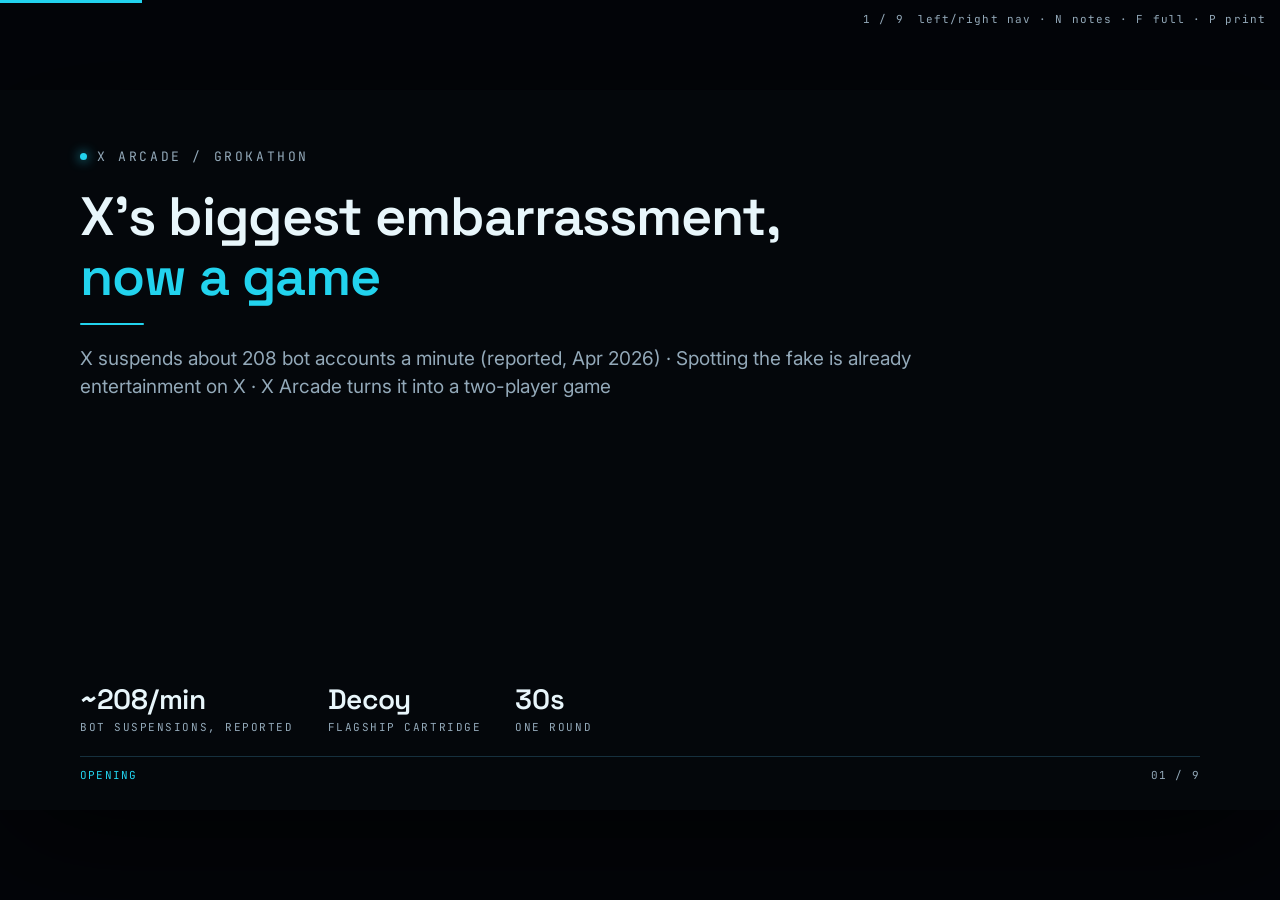
==== slides/index.html @ 33b10551 "X Arcade: a cartridge-based game layer for X Decoy, the flagship cartridge: one real trending thread" ====
<!DOCTYPE html>
<html lang="en">
<head>
<meta charset="utf-8"/>
<meta name="viewport" content="width=device-width, initial-scale=1, viewport-fit=cover"/>
<title>X Arcade: games generated from live X</title>
<link rel="preconnect" href="https://fonts.googleapis.com">
<link rel="preconnect" href="https://fonts.gstatic.com" crossorigin>
<link href="https://fonts.googleapis.com/css2?family=Space+Grotesk:wght@400;500;600;700&family=Inter:wght@400;500;600&family=JetBrains+Mono:wght@400;500;600&display=swap" rel="stylesheet">
<style>
:root{
  --bg:#04070B;--bgAlt:#0B141E;--ink:#E8F6FB;--inkDim:#93A9B9;
  --accent:#22D3EE;--accent2:#FF2D55;--pcrf:#67E8F9;--pigrpo:#FF2D55;
  --good:#4ADE80;--warn:#FBBF24;--grid:#16303E;
  --fh:'Space Grotesk',sans-serif;--fb:'Inter',sans-serif;--fm:'JetBrains Mono',monospace;
}
*{box-sizing:border-box;margin:0;padding:0}
html,body{height:100%;background:#030509;color:var(--ink);font-family:var(--fb);overflow:hidden}
#stageWrap{position:fixed;inset:0;display:flex;align-items:center;justify-content:center}
#stage{position:relative;width:1280px;height:720px;background:var(--bg);overflow:hidden;
  box-shadow:0 30px 120px rgba(0,0,0,.65);transform-origin:center center}
#progress{position:absolute;top:0;left:0;height:3px;background:var(--accent);z-index:40;transition:width .3s ease}
.slide{position:absolute;inset:0;padding:58px 80px 76px;display:none;flex-direction:column;opacity:0}
.slide.active{display:flex;opacity:1}
.kicker{font-family:var(--fm);font-size:13px;letter-spacing:.20em;text-transform:uppercase;color:var(--inkDim);
  display:flex;align-items:center;gap:10px;margin-bottom:22px}
.kicker .dot{width:7px;height:7px;border-radius:50%;background:var(--sys,var(--accent));box-shadow:0 0 12px var(--sys,var(--accent))}
h1.title{font-family:var(--fh);font-weight:600;font-size:40px;line-height:1.11;letter-spacing:-.02em;max-width:27ch}
.title .em{color:var(--sys,var(--accent))}
.titleRule{width:64px;height:2px;background:var(--sys,var(--accent));margin-top:16px;border-radius:2px}
.body{margin-top:24px;display:flex;flex-direction:column;gap:12px;max-width:62ch}
.body li{list-style:none;position:relative;padding-left:22px;font-size:19px;line-height:1.42;color:#dcecf5}
.body li::before{content:"";position:absolute;left:0;top:11px;width:9px;height:1.5px;background:var(--sys,var(--accent))}
.hl{display:flex;gap:34px;margin-top:auto;padding-top:20px;flex-wrap:wrap}
.stat{display:flex;flex-direction:column;gap:3px}
.stat .v{font-family:var(--fh);font-weight:600;font-size:28px;color:var(--ink);letter-spacing:-.01em}
.stat .l{font-family:var(--fm);font-size:11px;letter-spacing:.14em;text-transform:uppercase;color:var(--inkDim)}
.foot{position:absolute;left:80px;right:80px;bottom:28px;display:flex;justify-content:space-between;align-items:center;
  font-family:var(--fm);font-size:11px;letter-spacing:.11em;text-transform:uppercase;color:var(--inkDim);
  border-top:1px solid var(--grid);padding-top:11px}
.foot .sec{color:var(--sys,var(--inkDim))}
.layout-title{justify-content:center}
.layout-title h1.title{font-size:54px;max-width:23ch}
.layout-title .sub{margin-top:20px;font-size:19px;color:var(--inkDim);max-width:75ch;line-height:1.5}
.layout-closing{justify-content:center}
.layout-closing h1.title{font-size:46px}
.split{display:grid;grid-template-columns:1fr 1fr;gap:42px;align-items:center;flex:1;margin-top:6px}
.split .col-r{align-self:stretch;display:flex;align-items:center;justify-content:center;min-width:0}
.chartWrap{flex:1;margin-top:16px;display:flex;flex-direction:column;min-height:0}
.chartWrap svg{width:100%;flex:1;min-height:260px}
.split .chartWrap{width:100%;margin-top:0}
.cap{font-size:12px;color:var(--inkDim);margin-top:8px;line-height:1.4;max-width:100ch}
.figWrap{flex:1;margin-top:13px;display:flex;flex-direction:column;align-items:center;min-height:0}
.figWrap img{max-width:100%;max-height:360px;object-fit:contain;border:1px solid var(--grid);border-radius:9px;background:#0b141e}
.split .figWrap{margin-top:0;justify-content:center}
table.tbl{width:100%;border-collapse:collapse;margin-top:12px;font-size:15px;table-layout:fixed}
table.tbl th,table.tbl td{text-align:left;padding:10px 12px;border-bottom:1px solid var(--grid);vertical-align:top;line-height:1.35;overflow-wrap:anywhere}
table.tbl thead th{font-family:var(--fm);font-size:11px;letter-spacing:.09em;text-transform:uppercase;color:var(--accent);border-bottom:1px solid var(--inkDim)}
table.tbl td:first-child{font-family:var(--fm);font-size:13px;color:var(--accent);width:32%}
#notes{position:fixed;left:0;right:0;bottom:0;max-height:42vh;overflow:auto;background:rgba(8,11,20,.97);
  border-top:2px solid var(--accent);padding:18px 26px;z-index:60;display:none;backdrop-filter:blur(6px)}
#notes.show{display:block}
#notes .nh{font-family:var(--fm);font-size:11px;letter-spacing:.16em;text-transform:uppercase;color:var(--accent);margin-bottom:8px}
#notes .nb{font-size:15px;line-height:1.6;color:#cdd6ea;max-width:120ch}
#hud{position:fixed;right:14px;top:12px;z-index:60;font-family:var(--fm);font-size:11px;color:var(--inkDim);letter-spacing:.1em;display:flex;gap:14px}
.navbtn{position:fixed;bottom:calc(16px + env(safe-area-inset-bottom));z-index:55;width:54px;height:54px;border-radius:50%;
  background:rgba(18,24,41,.86);border:1px solid var(--grid);color:var(--ink);font-size:26px;display:none;align-items:center;justify-content:center}
#prevBtn{left:calc(14px + env(safe-area-inset-left))}#nextBtn{right:calc(14px + env(safe-area-inset-right))}
#rotateHint{position:fixed;inset:0;z-index:70;display:none;flex-direction:column;align-items:center;justify-content:center;
  text-align:center;gap:14px;padding:40px;background:rgba(5,7,13,.95);color:var(--ink)}
#rotateHint .ic{font-size:56px;color:var(--accent)}
#rotateHint .t{font-family:var(--fh);font-weight:600;font-size:23px}
#rotateHint .s{color:var(--inkDim);font-size:15px;max-width:32ch;line-height:1.55}
#rotateHint button{margin-top:8px;font-family:var(--fm);font-size:13px;color:var(--accent);background:none;border:1px solid var(--accent);border-radius:999px;padding:9px 20px}
@media (pointer:coarse),(max-width:820px){.navbtn{display:flex}#hud .help{display:none}}
@media print{html,body{overflow:visible;height:auto}#stageWrap{position:static}#stage{transform:none!important;box-shadow:none;width:1280px;height:720px}
  .slide{display:flex!important;opacity:1!important;position:relative;page-break-after:always}#progress,#hud,#notes,.navbtn,#rotateHint{display:none!important}}
</style>
</head>
<body>
<div id="progress"></div>
<div id="hud"><span id="counter">1 / 9</span><span class="help">left/right nav · N notes · F full · P print</span></div>
<div id="stageWrap"><div id="stage"></div></div>
<div id="notes"><div class="nh">Presenter notes</div><div class="nb" id="notesBody"></div></div>
<div id="rotateHint"><div class="ic">↻</div><div class="t">Rotate to landscape</div><div class="s">This deck is designed for a wide screen. Swipe or use the arrows after rotating.</div><button id="rhDismiss">View anyway</button></div>
<script>
const PAL={"bg": "#04070B", "bgAlt": "#0B141E", "ink": "#E8F6FB", "inkDim": "#93A9B9", "accent": "#22D3EE", "accent2": "#FF2D55", "pcrf": "#67E8F9", "pigrpo": "#FF2D55", "good": "#4ADE80", "warn": "#FBBF24", "grid": "#16303E"},SLIDES=[{"n": 1, "section": "OPENING", "kicker": "X ARCADE / GROKATHON", "title": "X's biggest embarrassment, *now a game*", "layout": "title", "body": ["X suspends about 208 bot accounts a minute (reported, Apr 2026)", "Spotting the fake is already entertainment on X", "X Arcade turns it into a two-player game"], "highlights": [{"label": "Bot suspensions, reported", "value": "~208/min"}, {"label": "Flagship cartridge", "value": "Decoy"}, {"label": "One round", "value": "30s"}], "chartRef": "", "figureRef": "", "equations": [], "notes": "Open on the number. In April 2026 Nikita Bier said X was suspending roughly 208 bot accounts every minute (x.com/nikitabier/status/2042121229998682517). That figure and the other market claims in this deck come from the 7 August research sweep of public reporting. They are quoted as reported, not measured by us. Second beat: in November 2025 the About this account feature went viral as spot-the-fake entertainment. People already play this game for free in the quote tweets. X Arcade gives it a scoreboard. The line to land: we turned X's biggest embarrassment into a game."}, {"n": 2, "section": "THE GAP", "kicker": "AN UNOWNED ROADMAP", "title": "Nobody owns games at X *this week*", "layout": "default", "body": ["X has never shipped a game in twenty years", "Musk promised an xAI-studio AI game by end of 2026", "That promise is still unshipped", "X's head of product resigned on 5 August", "WeChat shows mini-games can anchor a super app", "Source: 7 Aug research sweep, public reporting"], "highlights": [{"label": "Games shipped by X", "value": "0"}, {"label": "The 2026 promise", "value": "Unshipped"}, {"label": "Product head resigned", "value": "Aug 5"}], "chartRef": "", "figureRef": "", "equations": [], "notes": "Three reported facts make the lane. First, X has never shipped a game on the platform in twenty years. Second, Musk publicly promised an AI-generated game from an xAI studio by the end of 2026, and nothing has shipped. Third, the head of product resigned two days ago, on 5 August, so the roadmap that would own this is unowned this week. WeChat is the model to name: its mini-game layer is a load-bearing part of the super-app moat. Hold the AI21 precedent for questions: Human or Not drew a reported ten million conversations in a month in 2023, then shut down. Appetite proven, surface abandoned. All of these are external claims from the research sweep, not our measurements."}, {"n": 3, "section": "DECOY", "kicker": "CARTRIDGE 01", "title": "Decoy: spot the machine in *30 seconds*", "layout": "split", "body": ["One real trending thread, pulled live from X", "Four real replies, read verbatim from the thread", "One Grok-written imposter hidden among them", "Two players race to tap the fake", "Reveal shows real authors and the imposter's rationale"], "highlights": [{"label": "Rounds built live, 7 Aug", "value": "6"}, {"label": "Grok voice host lines", "value": "5"}, {"label": "Share card, Imagine", "value": "1"}], "chartRef": "loop", "figureRef": "", "equations": [], "notes": "This slide matches the lobby the judges will see: near-black, neon cyan, CRT scanlines, all CSS. The loop is one breath long. Real threads, pulled live on 7 August: deedydas on AI, Cointelegraph on crypto, Variety on movies, DeadlineDayLive on sports. Four replies are read verbatim from the thread, with post URLs preserved in the round files under cartridges/decoy/rounds/. Grok writes the fifth in the same register. Thirty seconds on the clock, two players, first correct tap wins. At reveal the real handles come back and Grok explains how it faked the register. The host voice is Grok TTS, five lines pre-rendered on 7 August."}, {"n": 4, "section": "LIVE DEMO", "kicker": "TWO PLAYERS, ONE ROOM", "title": "Let's *play*", "layout": "title", "body": ["Room code GROK", "First correct tap wins"], "highlights": [{"label": "Room code", "value": "GROK"}, {"label": "On the clock", "value": "30s"}], "chartRef": "", "figureRef": "", "equations": [], "notes": "Stop talking and play. Open two tabs, both join room GROK, and the round starts the moment the second player joins. Hand a judge player two. If the venue network dies, the demo runs entirely offline from committed fixtures, and ?mock=1 puts the stage into a scripted state as the worst-case fallback."}, {"n": 5, "section": "HOW IT WORKS", "kicker": "X_SEARCH TO REVEAL", "title": "Live thread in, *five gates* before play", "layout": "chart", "body": [], "highlights": [{"label": "x_search probe", "value": "42s"}, {"label": "Image gen probe", "value": "6.5s"}, {"label": "TTS probe", "value": "1.78s"}, {"label": "Voice token mint", "value": "0.13s"}], "chartRef": "pipeline", "figureRef": "", "equations": [], "notes": "The pipeline in five beats. x_search finds a trending thread, a second grounded call reads its replies, and the builder rejects any response that made no x_search call. Grok writes the imposter. Five deterministic gates screen every round, fail closed, no override. The queue serves only clean rounds. The four numbers below are probes measured the morning of 7 August, saved under artifacts/probes/. The 42 second x_search latency is exactly why rounds pre-build into a queue and are never fetched inline. The proof beat: integration_check.py plays a full two-player round offline with a socket guard active, zero network egress, trace at artifacts/integration_trace.txt. Voice runs browser-direct over an ephemeral token endpoint, minted in 0.13 seconds, and no secret ever reaches the client."}, {"n": 6, "section": "FLYWHEEL", "kicker": "THESIS, NOT A RESULT", "title": "Every guess is a *labeled judgment*", "layout": "split", "body": ["A guess marks which reply reads machine-written", "Wrong guesses flag real replies that read like bots", "Aggregate signal is what bot detection wants", "This is a thesis. No flywheel number is measured."], "highlights": [{"label": "Labeled as such", "value": "Thesis"}, {"label": "Flywheel metrics measured", "value": "0"}], "chartRef": "flywheel", "figureRef": "", "equations": [], "notes": "Label this slide honestly and it gets stronger, not weaker. Every guess is a human judgment about what reads as machine-written, attached to real content, at game speed. Correct guesses say this text reads human. Wrong guesses are the interesting half: a real person whose reply reads like a bot. Aggregated, that is the labeled signal a bot-detection stack is starved for, the 208-a-minute problem from the first slide. We have measured none of it. The claim is that the loop exists and the game produces the labels as a side effect of being fun."}, {"n": 7, "section": "PLATFORM", "kicker": "CARTRIDGES + GATES", "title": "One cabinet, *many cartridges*", "layout": "split", "body": ["A cartridge ships rounds behind one small contract", "The cabinet runs rooms, scoring, voice, share cards", "Gates are platform infrastructure, not per-game code", "They rejected 1 of 6 rounds built 7 Aug", "Second cartridge Crux exists as a sketch"], "highlights": [{"label": "Rounds rejected, 7 Aug", "value": "1/6"}, {"label": "Gates, fail closed", "value": "5"}], "chartRef": "gates", "figureRef": "", "equations": [], "notes": "The platform claim rests on the seam. A cartridge ships rounds that satisfy one small contract in CONTRACT.md, and the cabinet supplies rooms, websocket state, scoring, the voice host, and the share card forge. The gates are what judges should remember: they run at load, deterministic, fail closed, and on 7 August they proved themselves on real content, rejecting the AI-topic round on G_SOURCE and G_URL failures, so five of six rounds serve. A rejected round is not a bug. It is the screen working. Crux, the second cartridge, exists as a sketch only and is claimed as exactly that."}, {"n": 8, "section": "BUSINESS", "kicker": "PROJECTIONS, LABELED", "title": "Sponsored arenas, *shareable wins*", "layout": "split", "body": ["Brands sponsor topic arenas with a light skin", "The winner's share card carries the sponsor mark", "Gates screen every round before a brand touches it", "All revenue figures are illustrative, none are measured"], "highlights": [], "chartRef": "", "figureRef": "share_card", "equations": [], "notes": "Two ad surfaces fall out of the game. Sponsored arenas: a brand picks a topic, gets an accent color and its name on the arena, and the game stays identical. The share card: the winner's card carries the sponsor mark, so every share is brand reach next to the topic the brand chose. The ad module ships with its cpm_note field set to the literal string ILLUSTRATIVE so no invented market figure appears anywhere, and every sponsor name in the demo config is fictional. To be plain: any revenue number attached to this idea is a projection. The safety gates run before any arena is served, which is the brand-safety answer an ads buyer needs first."}, {"n": 9, "section": "CLOSE", "kicker": "THE ASK", "title": "Built in *a day* on the API", "layout": "closing", "body": ["Code: github.com/OWNER/x-arcade, public, MIT", "Built 7 August, the day before this event", "Post-back and video are staged, said openly", "The ask: ship one cartridge on X, measure the flywheel"], "highlights": [{"label": "License", "value": "MIT"}, {"label": "On the xAI API", "value": "1 day"}], "chartRef": "", "figureRef": "", "equations": [], "notes": "Close on candor. The whole thing was built yesterday, the day before the event, on the xAI API surfaces: x_search, Grok 4.5 text, Imagine image, Grok voice TTS. What is real: live rounds from real threads, two-player websocket rooms, gates that rejected real content on 7 August, and an offline proof with zero network egress. What is staged and stated as staged: the post-back to X and the pre-generated video. The ask is small and concrete: ship one cartridge behind a real X surface and instrument the guess stream to test the flywheel thesis for real."}],CHARTS={"gates": {"kind": "table", "head": ["Gate", "What it checks"], "rows": [["G_SOURCE", "post and all 5 replies present, within length bounds"], ["G_SLURS", "denylist scan over the post and every reply"], ["G_DECOY_COUNT", "exactly one imposter, and the round points at it"], ["G_AUTHOR", "real replies carry real handles, never the decoy marker"], ["G_URL", "no links in reply text"]]}, "loop": {"kind": "loop"}, "pipeline": {"kind": "pipeline"}, "flywheel": {"kind": "flywheel"}},FIGURES={"share_card": {"src": "share_card.jpg", "cap": "Imagine-generated share card, a committed demo asset. The card a winner would post back to X. The demo stages that post-back rather than posting live."}};
const stage=document.getElementById('stage');
if(new URLSearchParams(location.search).has('clean'))document.getElementById('hud').style.display='none';
const esc=s=>(s==null?'':String(s)).replace(/&/g,'&amp;').replace(/</g,'&lt;').replace(/>/g,'&gt;');
const emph=t=>esc(t).replace(/\*(.+?)\*/g,'<span class="em">$1</span>');
function box(x,y,w,h,label,sub,hue='accent'){
  return `<g><rect x="${x}" y="${y}" width="${w}" height="${h}" rx="10" fill="var(--bgAlt)" stroke="var(--${hue})" stroke-width="1.5"/>
  <text x="${x+w/2}" y="${y+h/2-5}" text-anchor="middle" fill="var(--ink)" font-family="var(--fh)" font-weight="600" font-size="16">${esc(label)}</text>
  <text x="${x+w/2}" y="${y+h/2+17}" text-anchor="middle" fill="var(--inkDim)" font-family="var(--fm)" font-size="11.5">${esc(sub)}</text></g>`;
}
function arrow(x1,y1,x2,y2,hue='grid'){
  return `<path d="M ${x1} ${y1} L ${x2} ${y2}" stroke="var(--${hue})" stroke-width="2" fill="none" marker-end="url(#arr)"/>`;
}
function frame(body,W=960,H=360){return `<svg viewBox="0 0 ${W} ${H}" preserveAspectRatio="xMidYMid meet"><defs><marker id="arr" markerWidth="8" markerHeight="8" refX="6" refY="4" orient="auto"><path d="M0,0 L7,4 L0,8 Z" fill="var(--inkDim)"/></marker></defs>${body}</svg>`;}
function gameLoop(){
  let g=box(130,10,300,66,'REAL THREAD','pulled live from X','accent');
  g+=box(130,104,300,66,'4 REAL + 1 GROK','imposter hidden by seed','pigrpo');
  g+=box(130,198,300,66,'30-SECOND RACE','two players, first tap wins','accent');
  g+=box(130,292,300,66,'REVEAL','real authors + decoy rationale','good');
  g+=arrow(280,76,280,104)+arrow(280,170,280,198)+arrow(280,264,280,292);
  return frame(g,560,368);
}
function pipeline(){
  const xs=[18,205,392,579,766],labels=[
    ['1 · X_SEARCH','find a live thread'],['2 · REPLIES','4 real, read verbatim'],['3 · IMPOSTER','Grok writes one'],
    ['4 · GATES','5 checks, fail closed'],['5 · QUEUE','only clean rounds serve']];
  let g='';
  xs.forEach((x,i)=>{g+=box(x,105,176,92,labels[i][0],labels[i][1],i===3?'pigrpo':(i===4?'good':'accent'));if(i<4)g+=arrow(x+176,151,xs[i+1],151);});
  g+=`<text x="480" y="255" text-anchor="middle" fill="var(--inkDim)" font-family="var(--fm)" font-size="13">Gates rejected 1 of 6 rounds built today (G_SOURCE + G_URL), so 5 serve</text>`;
  g+=`<text x="480" y="282" text-anchor="middle" fill="var(--inkDim)" font-family="var(--fm)" font-size="13">Proven offline: full two-player round, zero network egress (artifacts/integration_trace.txt)</text>`;
  return frame(g);
}
function flywheel(){
  let g=box(155,10,250,62,'PLAYERS GUESS','30-second rounds','accent');
  g+=box(305,150,245,62,'LABELED SIGNAL','human judgments, aggregated','pcrf');
  g+=box(155,290,250,62,'BOT DETECTION','the consumer of the signal','good');
  g+=box(10,150,245,62,'SHARPER DECOYS','harder rounds, more fun','pigrpo');
  g+=arrow(355,72,420,150)+arrow(420,212,355,290)+arrow(205,290,140,212)+arrow(140,150,205,72);
  return frame(g,560,368);
}
function bars(c){
  const W=560,H=330,left=120,top=38,max=Math.max(...c.bars.map(b=>b.value)),avail=355;
  let g='';
  c.bars.forEach((b,i)=>{const y=top+i*84,w=Math.max(8,avail*b.value/max);g+=`<g>
    <text x="${left-16}" y="${y+26}" text-anchor="end" fill="var(--inkDim)" font-family="var(--fh)" font-size="16">${esc(b.label)}</text>
    <rect x="${left}" y="${y}" width="${w}" height="34" rx="6" fill="var(--${b.hue})"/>
    <text x="${left+w+12}" y="${y+24}" fill="var(--ink)" font-family="var(--fm)" font-size="15" font-weight="600">${esc(b.detail)}</text></g>`;});
  return `<svg viewBox="0 0 ${W} ${H}" preserveAspectRatio="xMidYMid meet">${g}</svg><div class="cap">${esc(c.caption)}</div>`;
}
function table(c){let h='<table class="tbl"><thead><tr>'+c.head.map(x=>`<th>${esc(x)}</th>`).join('')+'</tr></thead><tbody>';
  c.rows.forEach(r=>{h+='<tr>'+r.map(x=>`<td>${esc(x)}</td>`).join('')+'</tr>';});return h+'</tbody></table>';}
function renderChart(ref){const c=CHARTS[ref];if(!c)return'';let content='';
  if(c.kind==='table')content=table(c);else if(c.kind==='bars')content=bars(c);else if(c.kind==='loop')content=gameLoop();
  else if(c.kind==='pipeline')content=pipeline();else if(c.kind==='flywheel')content=flywheel();
  return `<div class="chartWrap">${content}</div>`;}
function blockBody(s){return s.body?.length?`<ul class="body">${s.body.map(b=>`<li>${esc(b)}</li>`).join('')}</ul>`:'';}
function blockHighlights(s){return s.highlights?.length?`<div class="hl">${s.highlights.map(h=>`<div class="stat"><span class="v">${esc(h.value)}</span><span class="l">${esc(h.label)}</span></div>`).join('')}</div>`:'';}
function blockFigure(s){if(!s.figureRef)return'';const f=FIGURES[s.figureRef];return `<div class="figWrap"><img src="${f.src}" alt="X Arcade share card"/><div class="cap">${esc(f.cap)}</div></div>`;}
function buildSlide(s,i,total){const el=document.createElement('section');el.className='slide layout-'+s.layout;el.style.setProperty('--sys','var(--accent)');
  const kick=`<div class="kicker"><span class="dot"></span>${esc(s.kicker||s.section)}</div>`;
  const title=`<h1 class="title">${emph(s.title)}</h1><div class="titleRule"></div>`;let mid='';
  if(s.layout==='title')mid=`<div class="sub">${s.body.map(esc).join(' · ')}</div>`+blockHighlights(s);
  else if(s.layout==='split')mid=`<div class="split"><div class="col-l">${blockBody(s)}</div><div class="col-r">${s.figureRef?blockFigure(s):renderChart(s.chartRef)}</div></div>`+blockHighlights(s);
  else if(s.layout==='chart')mid=renderChart(s.chartRef)+blockHighlights(s);
  else if(s.layout==='figure')mid=blockFigure(s)+blockBody(s);
  else mid=blockBody(s)+blockHighlights(s);
  el.innerHTML=kick+title+mid+`<div class="foot"><span class="sec">${esc(s.section)}</span><span>${String(i+1).padStart(2,'0')} / ${total}</span></div>`;return el;}
let idx=0;const total=SLIDES.length,slideEls=[];SLIDES.forEach((s,i)=>{const e=buildSlide(s,i,total);stage.appendChild(e);slideEls.push(e);});
const notesEl=document.getElementById('notes'),notesBody=document.getElementById('notesBody'),counter=document.getElementById('counter'),progress=document.getElementById('progress');
function show(n){idx=Math.max(0,Math.min(total-1,n));slideEls.forEach((e,i)=>e.classList.toggle('active',i===idx));counter.textContent=(idx+1)+' / '+total;progress.style.width=((idx+1)/total*100)+'%';notesBody.textContent=SLIDES[idx].notes||'';try{location.hash=idx+1}catch(e){}}
function fit(){const sx=innerWidth/1280,sy=innerHeight/720;stage.style.transform='scale('+Math.min(sx,sy)+')';}
addEventListener('resize',fit);document.addEventListener('keydown',e=>{if(['ArrowRight','PageDown',' '].includes(e.key)){show(idx+1);e.preventDefault()}else if(['ArrowLeft','PageUp'].includes(e.key))show(idx-1);else if(e.key==='Home')show(0);else if(e.key==='End')show(total-1);else if(['n','N'].includes(e.key))notesEl.classList.toggle('show');else if(['f','F'].includes(e.key)){if(!document.fullscreenElement)document.documentElement.requestFullscreen();else document.exitFullscreen()}else if(['p','P'].includes(e.key))print();});
let tx=0,ty=0;stage.addEventListener('touchstart',e=>{tx=e.changedTouches[0].clientX;ty=e.changedTouches[0].clientY},{passive:true});stage.addEventListener('touchend',e=>{const t=e.changedTouches[0],dx=t.clientX-tx,dy=t.clientY-ty;if(Math.abs(dx)>45&&Math.abs(dx)>Math.abs(dy)*1.4)show(idx+(dx<0?1:-1))},{passive:true});
['prev','next'].forEach(d=>{const b=document.createElement('div');b.className='navbtn';b.id=d+'Btn';b.textContent=d==='prev'?'‹':'›';b.addEventListener('click',e=>{e.stopPropagation();show(idx+(d==='next'?1:-1))});document.body.appendChild(b)});
let dismissed=false;const hint=document.getElementById('rotateHint');document.getElementById('rhDismiss').addEventListener('click',()=>{dismissed=true;hint.style.display='none'});function orient(){hint.style.display=(innerHeight>innerWidth&&Math.min(innerWidth,innerHeight)<560&&!dismissed)?'flex':'none'}addEventListener('resize',orient);fit();orient();show(parseInt(location.hash.slice(1))-1||0);
</script>
</body>
</html>
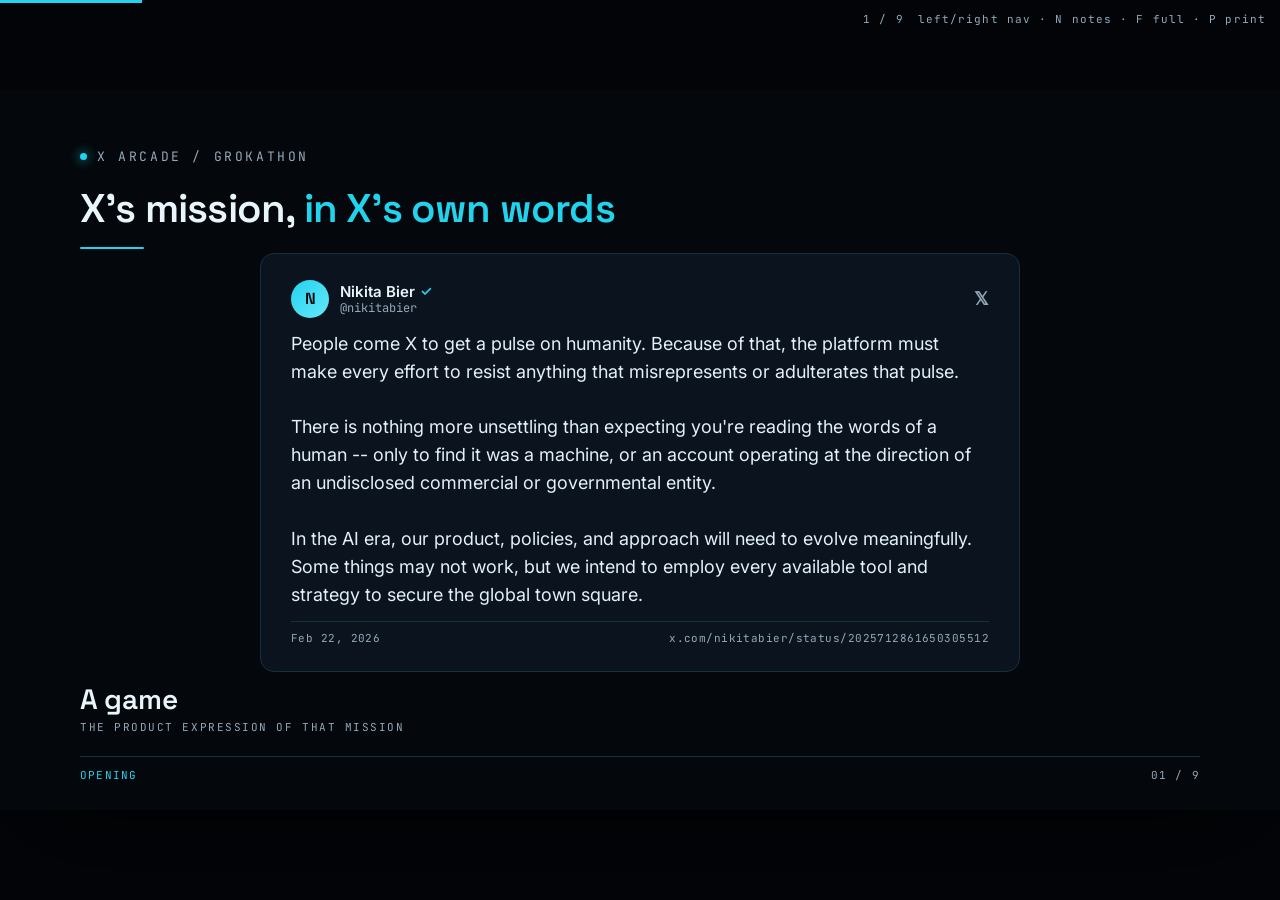
==== commit 30e034c7: "Refresh the pitch deck: open with X's own words, current facts Slides 1 and 2 open on Nikita Bier's " ====
--- a/slides/index.html
+++ b/slides/index.html
@@ -57,6 +57,23 @@
 table.tbl th,table.tbl td{text-align:left;padding:10px 12px;border-bottom:1px solid var(--grid);vertical-align:top;line-height:1.35;overflow-wrap:anywhere}
 table.tbl thead th{font-family:var(--fm);font-size:11px;letter-spacing:.09em;text-transform:uppercase;color:var(--accent);border-bottom:1px solid var(--inkDim)}
 table.tbl td:first-child{font-family:var(--fm);font-size:13px;color:var(--accent);width:32%}
+.tweetHero{flex:1;margin-top:14px;display:flex;align-items:center;justify-content:center;min-height:0}
+.tweetRow{flex:1;margin-top:14px;display:grid;grid-template-columns:1.4fr 1fr 1fr;gap:18px;align-items:stretch;min-height:0}
+.tw{background:var(--bgAlt);border:1px solid var(--grid);border-radius:14px;padding:20px 22px;display:flex;flex-direction:column;gap:12px;min-width:0}
+.tw.hero{max-width:760px;padding:26px 30px}
+.tw .twhead{display:flex;align-items:center;gap:11px}
+.tw .av{width:38px;height:38px;border-radius:50%;background:linear-gradient(135deg,var(--accent),var(--pcrf));flex:none;
+  display:flex;align-items:center;justify-content:center;font-family:var(--fh);font-weight:600;color:#04070b;font-size:16px}
+.tw .who{display:flex;flex-direction:column;line-height:1.2;min-width:0}
+.tw .nm{font-family:var(--fb);font-weight:600;font-size:15px;color:var(--ink);display:flex;align-items:center;gap:5px}
+.tw .nm .vf{color:var(--accent);font-size:14px}
+.tw .hn{font-family:var(--fm);font-size:12px;color:var(--inkDim)}
+.tw .xmark{margin-left:auto;font-family:var(--fh);font-weight:700;font-size:18px;color:var(--inkDim)}
+.tw .twtext{font-family:var(--fb);font-size:15px;line-height:1.5;color:#e3f0f7;white-space:pre-wrap;overflow-wrap:anywhere;flex:1}
+.tw.hero .twtext{font-size:18px;line-height:1.55}
+.tw .twfoot{font-family:var(--fm);font-size:11px;color:var(--inkDim);letter-spacing:.04em;border-top:1px solid var(--grid);padding-top:9px;
+  display:flex;justify-content:space-between;gap:10px;overflow-wrap:anywhere}
+.tweetRow .tw .twtext{font-size:13.5px;line-height:1.46}
 #notes{position:fixed;left:0;right:0;bottom:0;max-height:42vh;overflow:auto;background:rgba(8,11,20,.97);
   border-top:2px solid var(--accent);padding:18px 26px;z-index:60;display:none;backdrop-filter:blur(6px)}
 #notes.show{display:block}
@@ -84,7 +101,7 @@
 <div id="notes"><div class="nh">Presenter notes</div><div class="nb" id="notesBody"></div></div>
 <div id="rotateHint"><div class="ic">↻</div><div class="t">Rotate to landscape</div><div class="s">This deck is designed for a wide screen. Swipe or use the arrows after rotating.</div><button id="rhDismiss">View anyway</button></div>
 <script>
-const PAL={"bg": "#04070B", "bgAlt": "#0B141E", "ink": "#E8F6FB", "inkDim": "#93A9B9", "accent": "#22D3EE", "accent2": "#FF2D55", "pcrf": "#67E8F9", "pigrpo": "#FF2D55", "good": "#4ADE80", "warn": "#FBBF24", "grid": "#16303E"},SLIDES=[{"n": 1, "section": "OPENING", "kicker": "X ARCADE / GROKATHON", "title": "X's biggest embarrassment, *now a game*", "layout": "title", "body": ["X suspends about 208 bot accounts a minute (reported, Apr 2026)", "Spotting the fake is already entertainment on X", "X Arcade turns it into a two-player game"], "highlights": [{"label": "Bot suspensions, reported", "value": "~208/min"}, {"label": "Flagship cartridge", "value": "Decoy"}, {"label": "One round", "value": "30s"}], "chartRef": "", "figureRef": "", "equations": [], "notes": "Open on the number. In April 2026 Nikita Bier said X was suspending roughly 208 bot accounts every minute (x.com/nikitabier/status/2042121229998682517). That figure and the other market claims in this deck come from the 7 August research sweep of public reporting. They are quoted as reported, not measured by us. Second beat: in November 2025 the About this account feature went viral as spot-the-fake entertainment. People already play this game for free in the quote tweets. X Arcade gives it a scoreboard. The line to land: we turned X's biggest embarrassment into a game."}, {"n": 2, "section": "THE GAP", "kicker": "AN UNOWNED ROADMAP", "title": "Nobody owns games at X *this week*", "layout": "default", "body": ["X has never shipped a game in twenty years", "Musk promised an xAI-studio AI game by end of 2026", "That promise is still unshipped", "X's head of product resigned on 5 August", "WeChat shows mini-games can anchor a super app", "Source: 7 Aug research sweep, public reporting"], "highlights": [{"label": "Games shipped by X", "value": "0"}, {"label": "The 2026 promise", "value": "Unshipped"}, {"label": "Product head resigned", "value": "Aug 5"}], "chartRef": "", "figureRef": "", "equations": [], "notes": "Three reported facts make the lane. First, X has never shipped a game on the platform in twenty years. Second, Musk publicly promised an AI-generated game from an xAI studio by the end of 2026, and nothing has shipped. Third, the head of product resigned two days ago, on 5 August, so the roadmap that would own this is unowned this week. WeChat is the model to name: its mini-game layer is a load-bearing part of the super-app moat. Hold the AI21 precedent for questions: Human or Not drew a reported ten million conversations in a month in 2023, then shut down. Appetite proven, surface abandoned. All of these are external claims from the research sweep, not our measurements."}, {"n": 3, "section": "DECOY", "kicker": "CARTRIDGE 01", "title": "Decoy: spot the machine in *30 seconds*", "layout": "split", "body": ["One real trending thread, pulled live from X", "Four real replies, read verbatim from the thread", "One Grok-written imposter hidden among them", "Two players race to tap the fake", "Reveal shows real authors and the imposter's rationale"], "highlights": [{"label": "Rounds built live, 7 Aug", "value": "6"}, {"label": "Grok voice host lines", "value": "5"}, {"label": "Share card, Imagine", "value": "1"}], "chartRef": "loop", "figureRef": "", "equations": [], "notes": "This slide matches the lobby the judges will see: near-black, neon cyan, CRT scanlines, all CSS. The loop is one breath long. Real threads, pulled live on 7 August: deedydas on AI, Cointelegraph on crypto, Variety on movies, DeadlineDayLive on sports. Four replies are read verbatim from the thread, with post URLs preserved in the round files under cartridges/decoy/rounds/. Grok writes the fifth in the same register. Thirty seconds on the clock, two players, first correct tap wins. At reveal the real handles come back and Grok explains how it faked the register. The host voice is Grok TTS, five lines pre-rendered on 7 August."}, {"n": 4, "section": "LIVE DEMO", "kicker": "TWO PLAYERS, ONE ROOM", "title": "Let's *play*", "layout": "title", "body": ["Room code GROK", "First correct tap wins"], "highlights": [{"label": "Room code", "value": "GROK"}, {"label": "On the clock", "value": "30s"}], "chartRef": "", "figureRef": "", "equations": [], "notes": "Stop talking and play. Open two tabs, both join room GROK, and the round starts the moment the second player joins. Hand a judge player two. If the venue network dies, the demo runs entirely offline from committed fixtures, and ?mock=1 puts the stage into a scripted state as the worst-case fallback."}, {"n": 5, "section": "HOW IT WORKS", "kicker": "X_SEARCH TO REVEAL", "title": "Live thread in, *five gates* before play", "layout": "chart", "body": [], "highlights": [{"label": "x_search probe", "value": "42s"}, {"label": "Image gen probe", "value": "6.5s"}, {"label": "TTS probe", "value": "1.78s"}, {"label": "Voice token mint", "value": "0.13s"}], "chartRef": "pipeline", "figureRef": "", "equations": [], "notes": "The pipeline in five beats. x_search finds a trending thread, a second grounded call reads its replies, and the builder rejects any response that made no x_search call. Grok writes the imposter. Five deterministic gates screen every round, fail closed, no override. The queue serves only clean rounds. The four numbers below are probes measured the morning of 7 August, saved under artifacts/probes/. The 42 second x_search latency is exactly why rounds pre-build into a queue and are never fetched inline. The proof beat: integration_check.py plays a full two-player round offline with a socket guard active, zero network egress, trace at artifacts/integration_trace.txt. Voice runs browser-direct over an ephemeral token endpoint, minted in 0.13 seconds, and no secret ever reaches the client."}, {"n": 6, "section": "FLYWHEEL", "kicker": "THESIS, NOT A RESULT", "title": "Every guess is a *labeled judgment*", "layout": "split", "body": ["A guess marks which reply reads machine-written", "Wrong guesses flag real replies that read like bots", "Aggregate signal is what bot detection wants", "This is a thesis. No flywheel number is measured."], "highlights": [{"label": "Labeled as such", "value": "Thesis"}, {"label": "Flywheel metrics measured", "value": "0"}], "chartRef": "flywheel", "figureRef": "", "equations": [], "notes": "Label this slide honestly and it gets stronger, not weaker. Every guess is a human judgment about what reads as machine-written, attached to real content, at game speed. Correct guesses say this text reads human. Wrong guesses are the interesting half: a real person whose reply reads like a bot. Aggregated, that is the labeled signal a bot-detection stack is starved for, the 208-a-minute problem from the first slide. We have measured none of it. The claim is that the loop exists and the game produces the labels as a side effect of being fun."}, {"n": 7, "section": "PLATFORM", "kicker": "CARTRIDGES + GATES", "title": "One cabinet, *many cartridges*", "layout": "split", "body": ["A cartridge ships rounds behind one small contract", "The cabinet runs rooms, scoring, voice, share cards", "Gates are platform infrastructure, not per-game code", "They rejected 1 of 6 rounds built 7 Aug", "Second cartridge Crux exists as a sketch"], "highlights": [{"label": "Rounds rejected, 7 Aug", "value": "1/6"}, {"label": "Gates, fail closed", "value": "5"}], "chartRef": "gates", "figureRef": "", "equations": [], "notes": "The platform claim rests on the seam. A cartridge ships rounds that satisfy one small contract in CONTRACT.md, and the cabinet supplies rooms, websocket state, scoring, the voice host, and the share card forge. The gates are what judges should remember: they run at load, deterministic, fail closed, and on 7 August they proved themselves on real content, rejecting the AI-topic round on G_SOURCE and G_URL failures, so five of six rounds serve. A rejected round is not a bug. It is the screen working. Crux, the second cartridge, exists as a sketch only and is claimed as exactly that."}, {"n": 8, "section": "BUSINESS", "kicker": "PROJECTIONS, LABELED", "title": "Sponsored arenas, *shareable wins*", "layout": "split", "body": ["Brands sponsor topic arenas with a light skin", "The winner's share card carries the sponsor mark", "Gates screen every round before a brand touches it", "All revenue figures are illustrative, none are measured"], "highlights": [], "chartRef": "", "figureRef": "share_card", "equations": [], "notes": "Two ad surfaces fall out of the game. Sponsored arenas: a brand picks a topic, gets an accent color and its name on the arena, and the game stays identical. The share card: the winner's card carries the sponsor mark, so every share is brand reach next to the topic the brand chose. The ad module ships with its cpm_note field set to the literal string ILLUSTRATIVE so no invented market figure appears anywhere, and every sponsor name in the demo config is fictional. To be plain: any revenue number attached to this idea is a projection. The safety gates run before any arena is served, which is the brand-safety answer an ads buyer needs first."}, {"n": 9, "section": "CLOSE", "kicker": "THE ASK", "title": "Built in *a day* on the API", "layout": "closing", "body": ["Code: github.com/OWNER/x-arcade, public, MIT", "Built 7 August, the day before this event", "Post-back and video are staged, said openly", "The ask: ship one cartridge on X, measure the flywheel"], "highlights": [{"label": "License", "value": "MIT"}, {"label": "On the xAI API", "value": "1 day"}], "chartRef": "", "figureRef": "", "equations": [], "notes": "Close on candor. The whole thing was built yesterday, the day before the event, on the xAI API surfaces: x_search, Grok 4.5 text, Imagine image, Grok voice TTS. What is real: live rounds from real threads, two-player websocket rooms, gates that rejected real content on 7 August, and an offline proof with zero network egress. What is staged and stated as staged: the post-back to X and the pre-generated video. The ask is small and concrete: ship one cartridge behind a real X surface and instrument the guess stream to test the flywheel thesis for real."}],CHARTS={"gates": {"kind": "table", "head": ["Gate", "What it checks"], "rows": [["G_SOURCE", "post and all 5 replies present, within length bounds"], ["G_SLURS", "denylist scan over the post and every reply"], ["G_DECOY_COUNT", "exactly one imposter, and the round points at it"], ["G_AUTHOR", "real replies carry real handles, never the decoy marker"], ["G_URL", "no links in reply text"]]}, "loop": {"kind": "loop"}, "pipeline": {"kind": "pipeline"}, "flywheel": {"kind": "flywheel"}},FIGURES={"share_card": {"src": "share_card.jpg", "cap": "Imagine-generated share card, a committed demo asset. The card a winner would post back to X. The demo stages that post-back rather than posting live."}};
+const PAL={"bg": "#04070B", "bgAlt": "#0B141E", "ink": "#E8F6FB", "inkDim": "#93A9B9", "accent": "#22D3EE", "accent2": "#FF2D55", "pcrf": "#67E8F9", "pigrpo": "#FF2D55", "good": "#4ADE80", "warn": "#FBBF24", "grid": "#16303E"},SLIDES=[{"n": 1, "section": "OPENING", "kicker": "X ARCADE / GROKATHON", "title": "X's mission, *in X's own words*", "layout": "chart", "body": [], "highlights": [{"label": "The product expression of that mission", "value": "A game"}], "chartRef": "bier_mission", "figureRef": "", "equations": [], "notes": "Open on the platform's own words, per Mohit's direction. This is X's head of product stating the mission in February 2026: the platform exists to give people an authentic pulse on humanity, and nothing is more unsettling than machine text wearing a human face. Decoy is that sentence turned into a game. The quote is verbatim from the public post at the URL on the slide. Land the beat: we did not invent this problem statement. X wrote it. We built the product for it."}, {"n": 2, "section": "THE WAR", "kicker": "RECEIPTS, NOT VIBES", "title": "X is already *at war with slop*", "layout": "chart", "body": [], "highlights": [{"label": "Chatbot accounts removed, reported", "value": "42,000"}, {"label": "Games shipped by X in 20 years", "value": "0"}, {"label": "The 2026 AI-game promise", "value": "Unshipped"}], "chartRef": "bier_receipts", "figureRef": "", "equations": [], "notes": "Three receipts, all public posts from X's head of product, quoted verbatim with dates and URLs on the slide. July 24: 42,000 chatbot accounts removed, with the bright line named, no AI engagement without a human in the loop. July 31: the slop-ocalypse framing. January 15: the InfoFi ban, X kills apps whose incentives manufacture slop. Reported engagement on the purge post was about 62.9k likes, quoted as reported, not measured by us. The gap: for all that war footing, X has never shipped a game, and the promised AI game from October 2025 remains unshipped. The lane is open and the mission is stated. Next slide is what we drove into it."}, {"n": 3, "section": "DECOY", "kicker": "CARTRIDGE 01", "title": "Decoy: spot the machine in *30 seconds*", "layout": "split", "body": ["One real trending thread, pulled live from X", "Four real replies plus one Grok-written imposter", "TEXT rounds and GIF rounds, where the fake is Imagine video", "Six-round matches with a results screen, then play again", "Reveal shows every player's pick and the machine's tell"], "highlights": [{"label": "Match length", "value": "6 rounds"}, {"label": "Round clock", "value": "30s"}, {"label": "Topic rounds built", "value": "12"}], "chartRef": "loop", "figureRef": "", "equations": [], "notes": "The loop is one breath long. A real post, four replies read verbatim from the thread, one imposter Grok wrote to match the thread's register. Thirty seconds to tap the machine. New today: matches cap at six rounds and end on a results screen with standings, rounds alternate between text and GIF modes where the fake is an Imagine-generated clip hidden among real reaction GIFs, and the reveal chips every card with who picked it. Twelve topic rounds are committed across sports, gaming, science, space, music, movies, food, crypto, ai, tech, travel, and nba. The live demo build plays six of them with GIF rounds enabled."}, {"n": 4, "section": "LIVE DEMO", "kicker": "SCAN AND PLAY", "title": "Let's *play*", "layout": "title", "body": ["Scan the QR, you are in the game", "No host: the session clock runs the room", "Solo works, a crowd works, latecomers just land in the next beat"], "highlights": [{"label": "Room code", "value": "GROK"}, {"label": "On the clock", "value": "30s"}, {"label": "Match", "value": "6 rounds"}], "chartRef": "", "figureRef": "", "equations": [], "notes": "Stop talking and play. The QR on screen drops everyone into room GROK. There is no host to wait for: the first player in a lobby arms a ten second countdown and the room runs itself from there, reveal to next round on a clock, with any player able to skip the wait. A lone judge clicking the link at 2am gets a real game against the house. If the venue network dies, the demo runs offline from committed fixtures with zero network egress, proven by a socket guard. Open the Space ten minutes before the slot so the container is warm."}, {"n": 5, "section": "HOW IT WORKS", "kicker": "X_SEARCH TO REVEAL", "title": "Live thread in, *five gates* before play", "layout": "chart", "body": [], "highlights": [{"label": "x_search probe", "value": "42s"}, {"label": "Image gen probe", "value": "6.5s"}, {"label": "TTS probe", "value": "1.78s"}, {"label": "Commentator line, fast model", "value": "0.6s"}], "chartRef": "pipeline", "figureRef": "", "equations": [], "notes": "Five beats: x_search finds a live thread, a second grounded call reads its replies verbatim and rejects any response that made no search call, Grok writes the imposter, five deterministic gates screen the round and fail closed, and the queue serves only clean rounds. All probe numbers are measured and committed under artifacts/probes/. The commentator agent runs on a fast model because we measured the big one at 5.3 to 5.9 seconds per line versus 0.6 (artifacts/probes/host_agent_chat.json). Anti-cheat runs deeper than field stripping: during guessing, real media URLs never leave the server. Every reply's clip serves through an opaque per-round URL with identical shape and headers, because the decoy used to be identifiable three ways without playing, by its URL path, by being the only mp4, and by a pending status only a decoy could have. Proven closed by fetching every media URL across twelve straight rounds."}, {"n": 6, "section": "FLYWHEEL", "kicker": "THESIS, NOT A RESULT", "title": "Every guess is a *labeled judgment*", "layout": "split", "body": ["A guess marks which reply reads machine-written", "Wrong guesses flag real people who read like bots", "Aggregate signal is what no-human-in-the-loop enforcement needs", "This is a thesis. No flywheel number is measured."], "highlights": [{"label": "Labeled as such", "value": "Thesis"}, {"label": "Flywheel metrics measured", "value": "0"}], "chartRef": "flywheel", "figureRef": "", "equations": [], "notes": "Tie this straight back to slide two: X drew the bright line at AI engagement with no human in the loop, and enforcement of that line is starved for labeled data about what reads as machine-written to actual humans. Every Decoy guess is exactly that label, attached to real content, at game speed. The wrong guesses are the richest half, real people whose replies read like bots. We have measured none of it and say so on the slide. The claim is that the loop exists and the game mints the labels as a side effect of being fun."}, {"n": 7, "section": "PLATFORM", "kicker": "CARTRIDGES + GATES", "title": "One cabinet, *many cartridges*", "layout": "split", "body": ["A cartridge ships rounds behind one small contract", "The cabinet runs rooms, clocks, scoring, voice, share cards", "Gates are platform infrastructure, not per-game code", "A rejected round is the screen working"], "highlights": [{"label": "Gates, fail closed", "value": "5"}, {"label": "Event-day pull gated on G_URL", "value": "1"}], "chartRef": "gates", "figureRef": "", "equations": [], "notes": "The platform claim rests on the seam. A cartridge ships rounds that satisfy one small contract, and the cabinet supplies rooms, the session clock, scoring, the voice host, the commentator agent, and the share card forge. The gates run at load, deterministic, and fail closed, and they proved themselves on real content: an event-day live pull was rejected on G_URL and never served. The gates check integrity, not taste, so freshly pulled rounds also get a human read before they serve. That is the answer an ads buyer needs first, a deterministic screen that a brand never sits behind."}, {"n": 8, "section": "BUSINESS", "kicker": "PROJECTIONS, LABELED", "title": "Sponsored arenas, *shareable wins*", "layout": "split", "body": ["Brands sponsor a topic arena with a light skin", "The winner's share card carries the sponsor mark", "Gates screen every round before a brand touches it", "Every revenue figure is illustrative, none is measured"], "highlights": [{"label": "Ad module CPM field", "value": "ILLUSTRATIVE"}, {"label": "Demo sponsor names", "value": "Fictional"}], "chartRef": "", "figureRef": "share_card", "equations": [], "notes": "Two ad surfaces fall out of the game. Sponsored arenas: a brand picks a topic, gets an accent and its name on the arena, the game stays identical. The share card: the winner's card carries the sponsor mark, so every organic share is brand reach next to a topic the brand chose. Tie it to the receipts: X's InfoFi ban killed apps that pay users to post, because that incentive manufactures slop, while a sponsored arena aligns the incentive with brand-safe, human play. The ad module ships with its cpm field set to the literal string ILLUSTRATIVE and every demo sponsor is fictional, so no invented market number appears anywhere. Any revenue figure attached to this is a projection, said plainly."}, {"n": 9, "section": "CLOSE", "kicker": "THE ASK", "title": "Built in *a day* on the API", "layout": "closing", "body": ["Live and playable now: github.com/arunshar/x-arcade-grokathon, MIT", "Usage is public and honest at /stats: actions, never impressions", "Post-back is staged and said so; realtime voice is live-mode", "The ask: ship one cartridge on X, instrument the guess stream"], "highlights": [{"label": "License", "value": "MIT"}, {"label": "On the xAI API", "value": "1 day"}], "chartRef": "", "figureRef": "", "equations": [], "notes": "Close on candor. Built on the xAI API surfaces: x_search, Grok 4.5 text, Imagine image and video, Grok voice. What is real: live rounds from real threads, six-round matches, GIF rounds with an opaque anti-cheat, gates that rejected real content on event day, and an offline proof with zero network egress. What is staged and stated as staged: the post-back to X. The usage page at /stats counts real player actions and says its counters reset on deploy, so the number is honest, not an impression count. The ask is small and concrete: ship one cartridge behind a real X surface and instrument the guess stream to test the flywheel thesis for real."}],CHARTS={"gates": {"kind": "table", "head": ["Gate", "What it checks"], "rows": [["G_SOURCE", "post and all 5 replies present, within length bounds"], ["G_SLURS", "denylist scan over the post and every reply"], ["G_DECOY_COUNT", "exactly one imposter, and the round points at it"], ["G_AUTHOR", "real replies carry real handles, never the decoy marker"], ["G_URL", "no links in reply text"]]}, "loop": {"kind": "loop"}, "pipeline": {"kind": "pipeline"}, "flywheel": {"kind": "flywheel"}, "bier_mission": {"kind": "tweet_hero", "tweet": {"handle": "@nikitabier", "name": "Nikita Bier", "date": "Feb 22, 2026", "url": "x.com/nikitabier/status/2025712861650305512", "text": "People come X to get a pulse on humanity. Because of that, the platform must make every effort to resist anything that misrepresents or adulterates that pulse.\n\nThere is nothing more unsettling than expecting you're reading the words of a human -- only to find it was a machine, or an account operating at the direction of an undisclosed commercial or governmental entity.\n\nIn the AI era, our product, policies, and approach will need to evolve meaningfully. Some things may not work, but we intend to employ every available tool and strategy to secure the global town square."}}, "bier_receipts": {"kind": "tweet_row", "tweets": [{"handle": "@nikitabier", "name": "Nikita Bier", "date": "Jul 24, 2026", "url": "x.com/nikitabier/status/2080747924380856519", "text": "We found 42,000 accounts automating replies using chatbots and have removed them from the platform.\n\nX's core value is providing an authentic pulse on humanity -- and using AI to programmatically engage with users without a human in the loop runs counter to our mission."}, {"handle": "@nikitabier", "name": "Nikita Bier", "date": "Jul 31, 2026", "url": "x.com/nikitabier/status/2083254001014120458", "text": "We have a common enemy: the slop-ocalypse"}, {"handle": "@nikitabier", "name": "Nikita Bier", "date": "Jan 15, 2026", "url": "x.com/nikitabier/status/2011825522817270230", "text": "We are revising our developer API policies:\n\nWe will no longer allow apps that reward users for posting on X (aka \"infofi\"). This has led to a tremendous amount of AI slop & reply spam on the platform."}]}},FIGURES={"share_card": {"src": "share_card.jpg", "cap": "Imagine-generated share card, a committed demo asset. The card a winner would post back to X. The demo stages that post-back rather than posting live."}};
 const stage=document.getElementById('stage');
 if(new URLSearchParams(location.search).has('clean'))document.getElementById('hud').style.display='none';
 const esc=s=>(s==null?'':String(s)).replace(/&/g,'&amp;').replace(/</g,'&lt;').replace(/>/g,'&gt;');
@@ -135,9 +152,21 @@
 }
 function table(c){let h='<table class="tbl"><thead><tr>'+c.head.map(x=>`<th>${esc(x)}</th>`).join('')+'</tr></thead><tbody>';
   c.rows.forEach(r=>{h+='<tr>'+r.map(x=>`<td>${esc(x)}</td>`).join('')+'</tr>';});return h+'</tbody></table>';}
+function tweetCard(t,hero){
+  const nm=esc(t.name||(t.handle||'').replace('@',''));
+  return `<div class="tw${hero?' hero':''}">
+    <div class="twhead"><div class="av">${esc((t.handle||'x').replace('@','').charAt(0).toUpperCase())}</div>
+      <div class="who"><span class="nm">${nm} <span class="vf">✓</span></span><span class="hn">${esc(t.handle||'')}</span></div>
+      <span class="xmark">𝕏</span></div>
+    <div class="twtext">${esc(t.text||'')}</div>
+    <div class="twfoot"><span>${esc(t.date||'')}</span><span>${esc(t.url||'')}</span></div></div>`;
+}
+function tweetHero(c){return `<div class="tweetHero">${tweetCard(c.tweet||{},true)}</div>`;}
+function tweetRow(c){return `<div class="tweetRow">${(c.tweets||[]).map(t=>tweetCard(t,false)).join('')}</div>`;}
 function renderChart(ref){const c=CHARTS[ref];if(!c)return'';let content='';
   if(c.kind==='table')content=table(c);else if(c.kind==='bars')content=bars(c);else if(c.kind==='loop')content=gameLoop();
   else if(c.kind==='pipeline')content=pipeline();else if(c.kind==='flywheel')content=flywheel();
+  else if(c.kind==='tweet_hero')return tweetHero(c);else if(c.kind==='tweet_row')return tweetRow(c);
   return `<div class="chartWrap">${content}</div>`;}
 function blockBody(s){return s.body?.length?`<ul class="body">${s.body.map(b=>`<li>${esc(b)}</li>`).join('')}</ul>`:'';}
 function blockHighlights(s){return s.highlights?.length?`<div class="hl">${s.highlights.map(h=>`<div class="stat"><span class="v">${esc(h.value)}</span><span class="l">${esc(h.label)}</span></div>`).join('')}</div>`:'';}
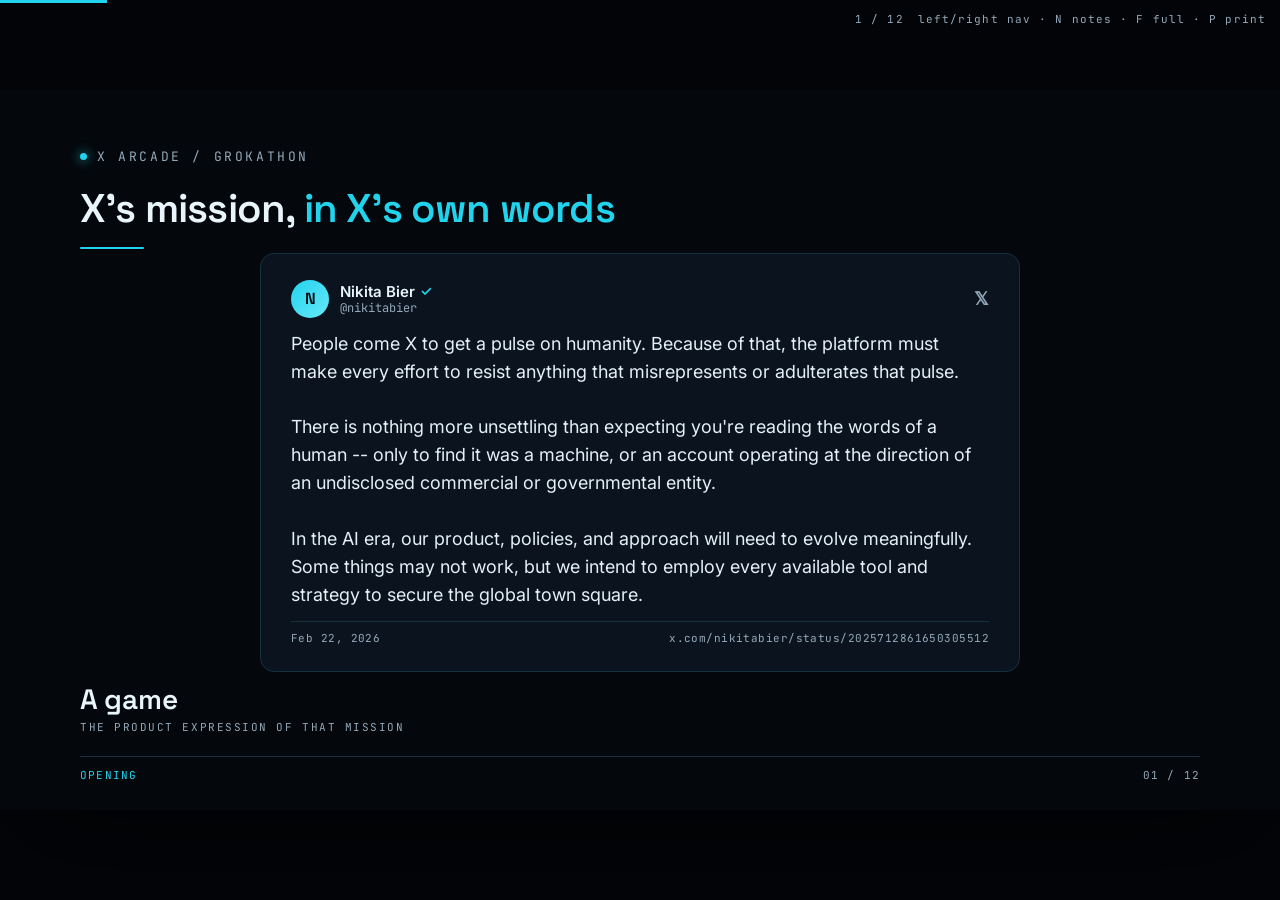
==== commit 94c887e2: "Add system-design diagram, technical-complexity, and war-scars slides Deck grows to 12 slides for th" ====
--- a/slides/index.html
+++ b/slides/index.html
@@ -52,6 +52,9 @@
 .cap{font-size:12px;color:var(--inkDim);margin-top:8px;line-height:1.4;max-width:100ch}
 .figWrap{flex:1;margin-top:13px;display:flex;flex-direction:column;align-items:center;min-height:0}
 .figWrap img{max-width:100%;max-height:360px;object-fit:contain;border:1px solid var(--grid);border-radius:9px;background:#0b141e}
+.layout-figure.wide .figWrap{margin-top:6px}
+.layout-figure.wide .figWrap img{max-height:520px;background:#f8f9fa;padding:8px}
+.layout-figure.wide .body{max-width:none}
 .split .figWrap{margin-top:0;justify-content:center}
 table.tbl{width:100%;border-collapse:collapse;margin-top:12px;font-size:15px;table-layout:fixed}
 table.tbl th,table.tbl td{text-align:left;padding:10px 12px;border-bottom:1px solid var(--grid);vertical-align:top;line-height:1.35;overflow-wrap:anywhere}
@@ -101,7 +104,7 @@
 <div id="notes"><div class="nh">Presenter notes</div><div class="nb" id="notesBody"></div></div>
 <div id="rotateHint"><div class="ic">↻</div><div class="t">Rotate to landscape</div><div class="s">This deck is designed for a wide screen. Swipe or use the arrows after rotating.</div><button id="rhDismiss">View anyway</button></div>
 <script>
-const PAL={"bg": "#04070B", "bgAlt": "#0B141E", "ink": "#E8F6FB", "inkDim": "#93A9B9", "accent": "#22D3EE", "accent2": "#FF2D55", "pcrf": "#67E8F9", "pigrpo": "#FF2D55", "good": "#4ADE80", "warn": "#FBBF24", "grid": "#16303E"},SLIDES=[{"n": 1, "section": "OPENING", "kicker": "X ARCADE / GROKATHON", "title": "X's mission, *in X's own words*", "layout": "chart", "body": [], "highlights": [{"label": "The product expression of that mission", "value": "A game"}], "chartRef": "bier_mission", "figureRef": "", "equations": [], "notes": "Open on the platform's own words, per Mohit's direction. This is X's head of product stating the mission in February 2026: the platform exists to give people an authentic pulse on humanity, and nothing is more unsettling than machine text wearing a human face. Decoy is that sentence turned into a game. The quote is verbatim from the public post at the URL on the slide. Land the beat: we did not invent this problem statement. X wrote it. We built the product for it."}, {"n": 2, "section": "THE WAR", "kicker": "RECEIPTS, NOT VIBES", "title": "X is already *at war with slop*", "layout": "chart", "body": [], "highlights": [{"label": "Chatbot accounts removed, reported", "value": "42,000"}, {"label": "Games shipped by X in 20 years", "value": "0"}, {"label": "The 2026 AI-game promise", "value": "Unshipped"}], "chartRef": "bier_receipts", "figureRef": "", "equations": [], "notes": "Three receipts, all public posts from X's head of product, quoted verbatim with dates and URLs on the slide. July 24: 42,000 chatbot accounts removed, with the bright line named, no AI engagement without a human in the loop. July 31: the slop-ocalypse framing. January 15: the InfoFi ban, X kills apps whose incentives manufacture slop. Reported engagement on the purge post was about 62.9k likes, quoted as reported, not measured by us. The gap: for all that war footing, X has never shipped a game, and the promised AI game from October 2025 remains unshipped. The lane is open and the mission is stated. Next slide is what we drove into it."}, {"n": 3, "section": "DECOY", "kicker": "CARTRIDGE 01", "title": "Decoy: spot the machine in *30 seconds*", "layout": "split", "body": ["One real trending thread, pulled live from X", "Four real replies plus one Grok-written imposter", "TEXT rounds and GIF rounds, where the fake is Imagine video", "Six-round matches with a results screen, then play again", "Reveal shows every player's pick and the machine's tell"], "highlights": [{"label": "Match length", "value": "6 rounds"}, {"label": "Round clock", "value": "30s"}, {"label": "Topic rounds built", "value": "12"}], "chartRef": "loop", "figureRef": "", "equations": [], "notes": "The loop is one breath long. A real post, four replies read verbatim from the thread, one imposter Grok wrote to match the thread's register. Thirty seconds to tap the machine. New today: matches cap at six rounds and end on a results screen with standings, rounds alternate between text and GIF modes where the fake is an Imagine-generated clip hidden among real reaction GIFs, and the reveal chips every card with who picked it. Twelve topic rounds are committed across sports, gaming, science, space, music, movies, food, crypto, ai, tech, travel, and nba. The live demo build plays six of them with GIF rounds enabled."}, {"n": 4, "section": "LIVE DEMO", "kicker": "SCAN AND PLAY", "title": "Let's *play*", "layout": "title", "body": ["Scan the QR, you are in the game", "No host: the session clock runs the room", "Solo works, a crowd works, latecomers just land in the next beat"], "highlights": [{"label": "Room code", "value": "GROK"}, {"label": "On the clock", "value": "30s"}, {"label": "Match", "value": "6 rounds"}], "chartRef": "", "figureRef": "", "equations": [], "notes": "Stop talking and play. The QR on screen drops everyone into room GROK. There is no host to wait for: the first player in a lobby arms a ten second countdown and the room runs itself from there, reveal to next round on a clock, with any player able to skip the wait. A lone judge clicking the link at 2am gets a real game against the house. If the venue network dies, the demo runs offline from committed fixtures with zero network egress, proven by a socket guard. Open the Space ten minutes before the slot so the container is warm."}, {"n": 5, "section": "HOW IT WORKS", "kicker": "X_SEARCH TO REVEAL", "title": "Live thread in, *five gates* before play", "layout": "chart", "body": [], "highlights": [{"label": "x_search probe", "value": "42s"}, {"label": "Image gen probe", "value": "6.5s"}, {"label": "TTS probe", "value": "1.78s"}, {"label": "Commentator line, fast model", "value": "0.6s"}], "chartRef": "pipeline", "figureRef": "", "equations": [], "notes": "Five beats: x_search finds a live thread, a second grounded call reads its replies verbatim and rejects any response that made no search call, Grok writes the imposter, five deterministic gates screen the round and fail closed, and the queue serves only clean rounds. All probe numbers are measured and committed under artifacts/probes/. The commentator agent runs on a fast model because we measured the big one at 5.3 to 5.9 seconds per line versus 0.6 (artifacts/probes/host_agent_chat.json). Anti-cheat runs deeper than field stripping: during guessing, real media URLs never leave the server. Every reply's clip serves through an opaque per-round URL with identical shape and headers, because the decoy used to be identifiable three ways without playing, by its URL path, by being the only mp4, and by a pending status only a decoy could have. Proven closed by fetching every media URL across twelve straight rounds."}, {"n": 6, "section": "FLYWHEEL", "kicker": "THESIS, NOT A RESULT", "title": "Every guess is a *labeled judgment*", "layout": "split", "body": ["A guess marks which reply reads machine-written", "Wrong guesses flag real people who read like bots", "Aggregate signal is what no-human-in-the-loop enforcement needs", "This is a thesis. No flywheel number is measured."], "highlights": [{"label": "Labeled as such", "value": "Thesis"}, {"label": "Flywheel metrics measured", "value": "0"}], "chartRef": "flywheel", "figureRef": "", "equations": [], "notes": "Tie this straight back to slide two: X drew the bright line at AI engagement with no human in the loop, and enforcement of that line is starved for labeled data about what reads as machine-written to actual humans. Every Decoy guess is exactly that label, attached to real content, at game speed. The wrong guesses are the richest half, real people whose replies read like bots. We have measured none of it and say so on the slide. The claim is that the loop exists and the game mints the labels as a side effect of being fun."}, {"n": 7, "section": "PLATFORM", "kicker": "CARTRIDGES + GATES", "title": "One cabinet, *many cartridges*", "layout": "split", "body": ["A cartridge ships rounds behind one small contract", "The cabinet runs rooms, clocks, scoring, voice, share cards", "Gates are platform infrastructure, not per-game code", "A rejected round is the screen working"], "highlights": [{"label": "Gates, fail closed", "value": "5"}, {"label": "Event-day pull gated on G_URL", "value": "1"}], "chartRef": "gates", "figureRef": "", "equations": [], "notes": "The platform claim rests on the seam. A cartridge ships rounds that satisfy one small contract, and the cabinet supplies rooms, the session clock, scoring, the voice host, the commentator agent, and the share card forge. The gates run at load, deterministic, and fail closed, and they proved themselves on real content: an event-day live pull was rejected on G_URL and never served. The gates check integrity, not taste, so freshly pulled rounds also get a human read before they serve. That is the answer an ads buyer needs first, a deterministic screen that a brand never sits behind."}, {"n": 8, "section": "BUSINESS", "kicker": "PROJECTIONS, LABELED", "title": "Sponsored arenas, *shareable wins*", "layout": "split", "body": ["Brands sponsor a topic arena with a light skin", "The winner's share card carries the sponsor mark", "Gates screen every round before a brand touches it", "Every revenue figure is illustrative, none is measured"], "highlights": [{"label": "Ad module CPM field", "value": "ILLUSTRATIVE"}, {"label": "Demo sponsor names", "value": "Fictional"}], "chartRef": "", "figureRef": "share_card", "equations": [], "notes": "Two ad surfaces fall out of the game. Sponsored arenas: a brand picks a topic, gets an accent and its name on the arena, the game stays identical. The share card: the winner's card carries the sponsor mark, so every organic share is brand reach next to a topic the brand chose. Tie it to the receipts: X's InfoFi ban killed apps that pay users to post, because that incentive manufactures slop, while a sponsored arena aligns the incentive with brand-safe, human play. The ad module ships with its cpm field set to the literal string ILLUSTRATIVE and every demo sponsor is fictional, so no invented market number appears anywhere. Any revenue figure attached to this is a projection, said plainly."}, {"n": 9, "section": "CLOSE", "kicker": "THE ASK", "title": "Built in *a day* on the API", "layout": "closing", "body": ["Live and playable now: github.com/arunshar/x-arcade-grokathon, MIT", "Usage is public and honest at /stats: actions, never impressions", "Post-back is staged and said so; realtime voice is live-mode", "The ask: ship one cartridge on X, instrument the guess stream"], "highlights": [{"label": "License", "value": "MIT"}, {"label": "On the xAI API", "value": "1 day"}], "chartRef": "", "figureRef": "", "equations": [], "notes": "Close on candor. Built on the xAI API surfaces: x_search, Grok 4.5 text, Imagine image and video, Grok voice. What is real: live rounds from real threads, six-round matches, GIF rounds with an opaque anti-cheat, gates that rejected real content on event day, and an offline proof with zero network egress. What is staged and stated as staged: the post-back to X. The usage page at /stats counts real player actions and says its counters reset on deploy, so the number is honest, not an impression count. The ask is small and concrete: ship one cartridge behind a real X surface and instrument the guess stream to test the flywheel thesis for real."}],CHARTS={"gates": {"kind": "table", "head": ["Gate", "What it checks"], "rows": [["G_SOURCE", "post and all 5 replies present, within length bounds"], ["G_SLURS", "denylist scan over the post and every reply"], ["G_DECOY_COUNT", "exactly one imposter, and the round points at it"], ["G_AUTHOR", "real replies carry real handles, never the decoy marker"], ["G_URL", "no links in reply text"]]}, "loop": {"kind": "loop"}, "pipeline": {"kind": "pipeline"}, "flywheel": {"kind": "flywheel"}, "bier_mission": {"kind": "tweet_hero", "tweet": {"handle": "@nikitabier", "name": "Nikita Bier", "date": "Feb 22, 2026", "url": "x.com/nikitabier/status/2025712861650305512", "text": "People come X to get a pulse on humanity. Because of that, the platform must make every effort to resist anything that misrepresents or adulterates that pulse.\n\nThere is nothing more unsettling than expecting you're reading the words of a human -- only to find it was a machine, or an account operating at the direction of an undisclosed commercial or governmental entity.\n\nIn the AI era, our product, policies, and approach will need to evolve meaningfully. Some things may not work, but we intend to employ every available tool and strategy to secure the global town square."}}, "bier_receipts": {"kind": "tweet_row", "tweets": [{"handle": "@nikitabier", "name": "Nikita Bier", "date": "Jul 24, 2026", "url": "x.com/nikitabier/status/2080747924380856519", "text": "We found 42,000 accounts automating replies using chatbots and have removed them from the platform.\n\nX's core value is providing an authentic pulse on humanity -- and using AI to programmatically engage with users without a human in the loop runs counter to our mission."}, {"handle": "@nikitabier", "name": "Nikita Bier", "date": "Jul 31, 2026", "url": "x.com/nikitabier/status/2083254001014120458", "text": "We have a common enemy: the slop-ocalypse"}, {"handle": "@nikitabier", "name": "Nikita Bier", "date": "Jan 15, 2026", "url": "x.com/nikitabier/status/2011825522817270230", "text": "We are revising our developer API policies:\n\nWe will no longer allow apps that reward users for posting on X (aka \"infofi\"). This has led to a tremendous amount of AI slop & reply spam on the platform."}]}},FIGURES={"share_card": {"src": "share_card.jpg", "cap": "Imagine-generated share card, a committed demo asset. The card a winner would post back to X. The demo stages that post-back rather than posting live."}};
+const PAL={"bg": "#04070B", "bgAlt": "#0B141E", "ink": "#E8F6FB", "inkDim": "#93A9B9", "accent": "#22D3EE", "accent2": "#FF2D55", "pcrf": "#67E8F9", "pigrpo": "#FF2D55", "good": "#4ADE80", "warn": "#FBBF24", "grid": "#16303E"},SLIDES=[{"n": 1, "section": "OPENING", "kicker": "X ARCADE / GROKATHON", "title": "X's mission, *in X's own words*", "layout": "chart", "body": [], "highlights": [{"label": "The product expression of that mission", "value": "A game"}], "chartRef": "bier_mission", "figureRef": "", "equations": [], "notes": "SAY: This is X's head of product, writing in February. The platform exists to give people a pulse on humanity, and nothing is more unsettling than reading what you think is a person and finding it was a machine. We did not invent that problem. X wrote it down. We built the product for it.  CUE: the quote is on screen, point and paraphrase, do not read it line by line."}, {"n": 2, "section": "THE WAR", "kicker": "RECEIPTS, NOT VIBES", "title": "X is already *at war with slop*", "layout": "chart", "body": [], "highlights": [{"label": "Chatbot accounts removed, reported", "value": "42,000"}, {"label": "Games shipped by X in 20 years", "value": "0"}, {"label": "The 2026 AI-game promise", "value": "Unshipped"}], "chartRef": "bier_receipts", "figureRef": "", "equations": [], "notes": "SAY: And X is already at war with this. Forty-two thousand chatbot accounts removed in one sweep. The InfoFi ban, killing the apps that pay people to post slop. They named the enemy, the slop-ocalypse. But in twenty years X has never shipped a game, and the AI game they promised is still unshipped. That lane is open and the mission is already stated.  CUE: point at the three cards, do not read them. The 62.9k likes figure is reported, not ours, keep it off the mic."}, {"n": 3, "section": "DECOY", "kicker": "CARTRIDGE 01", "title": "Decoy: spot the machine in *30 seconds*", "layout": "split", "body": ["One real trending thread, pulled live from X", "Four real replies plus one Grok-written imposter", "TEXT rounds and GIF rounds, where the fake is Imagine video", "Six-round matches with a results screen, then play again", "Reveal shows every player's pick and the machine's tell"], "highlights": [{"label": "Match length", "value": "6 rounds"}, {"label": "Round clock", "value": "30s"}, {"label": "Topic rounds built", "value": "12"}], "chartRef": "loop", "figureRef": "", "equations": [], "notes": "SAY: Here is what we built. One real trending thread off X. Four of these replies are real people, one was written by Grok to blend in. Thirty seconds to find the machine. Matches run six rounds and end on a results screen. Some rounds are text, some are GIF rounds where the fake is an Imagine video.  CUE: this is the shape of the game. We play it live at the end, not now."}, {"n": 4, "section": "LIVE DEMO", "kicker": "SCAN AND PLAY", "title": "Let's *play*", "layout": "title", "body": ["Scan the QR, you are in the game", "No host: the session clock runs the room", "Solo works, a crowd works, latecomers just land in the next beat"], "highlights": [{"label": "Room code", "value": "GROK"}, {"label": "On the clock", "value": "30s"}, {"label": "Match", "value": "6 rounds"}], "chartRef": "", "figureRef": "", "equations": [], "notes": "SAY: Before we go further, take out your phone and scan this code. It drops you straight into the room. There is no host to wait for, the room runs itself on a clock. Get in now, and we will play a live round together at the end.  CUE: THE QR MUST BE ON SCREEN HERE. The audience joins during the rest of the deck, so the room is full by slide 9. Do not tap START yet."}, {"n": 5, "section": "HOW IT WORKS", "kicker": "X_SEARCH TO REVEAL", "title": "Live thread in, *five gates* before play", "layout": "chart", "body": [], "highlights": [{"label": "x_search probe", "value": "42s"}, {"label": "Image gen probe", "value": "6.5s"}, {"label": "TTS probe", "value": "1.78s"}, {"label": "Commentator line, fast model", "value": "0.6s"}], "chartRef": "pipeline", "figureRef": "", "equations": [], "notes": "SAY: Under the hood it is five beats. A search finds a live thread, a second grounded call reads the real replies, Grok writes the imposter, five deterministic gates screen the round and fail closed, and only clean rounds serve. One event-day pull was rejected for an embedded link and never served. And you cannot cheat: during guessing, the answer never leaves the server.  CUE: only go deep here if the room is technical, otherwise one sentence and move on."}, {"n": 6, "section": "SYSTEM DESIGN", "kicker": "ONE PAGE, EVERY MOVING PART", "title": "One server, an *offline pipeline*, xAI behind it", "layout": "figure", "wide": true, "figureRef": "system_design", "body": [], "highlights": [], "chartRef": "", "equations": [], "notes": "SAY: Here is the whole system on one page. On the left, players join over a websocket. In the middle, one FastAPI server holds the rooms in memory, runs the clock, and serves rounds. The rounds are not pulled live during play, that is the offline pipeline at the bottom: a search finds the thread, Grok writes the imposter, it gets recorded to fixtures and committed. And the slow, expensive xAI calls on the right, Imagine and voice, are all off the round path, fired async so they never block a guess.  CUE: trace the five numbered arrows if the room is technical, otherwise say the one line: everything slow is pre-built or async, nothing slow is on the clock."}, {"n": 7, "section": "TECHNICAL COMPLEXITY", "kicker": "JUDGING CRITERION 2", "title": "The hard parts were *correctness under load*", "layout": "split", "chartRef": "gates", "figureRef": "", "equations": [], "body": ["Grounded two-call pull that rejects any answer with no search call", "Opaque uniform media so the decoy cannot be found by inspection", "Time-driven session machine, no host, so no dead-button race", "Offline demo with a socket guard proving zero network egress", "32-check abuse battery, malformed frames to a 30-player room"], "highlights": [{"label": "Abuse battery", "value": "32/32"}, {"label": "Safety gates, fail closed", "value": "5"}, {"label": "Network egress, offline proof", "value": "0"}, {"label": "Topic rounds", "value": "24"}], "notes": "SAY: The game is easy to describe and hard to make correct. Three things I would point a judge at. One, we do not trust the model to read the thread, we make two grounded calls and reject any response that did not actually search. Two, the anti-cheat: during guessing the answer never leaves the server, and every reply's media is served through an identical opaque URL, because the fake used to be findable in dev tools three different ways. Three, the whole thing runs offline from fixtures with a socket guard that fails on any network call, and a 32-check abuse suite, including a thirty-player room, passes against the live deploy.  CUE: this is the technical-complexity slide, every number is from a committed run."}, {"n": 8, "section": "WAR SCARS", "kicker": "ALL FROM BUILD DAY", "title": "What broke, and *what it taught us*", "layout": "default", "chartRef": "", "figureRef": "", "equations": [], "body": ["Host-driven rooms gave three dead-button bugs, so we deleted the host and went time-driven", "The GIF decoy leaked three ways, so media now serves through one opaque proxy", "The Space said RUNNING while hung, so the runbook is restart, not redeploy", "Live pulls kept hitting culture-war threads that pass the gates, so every fresh round gets a human read", "A shuffle broke the test suites and byte-replay, so the suites pin it and the shuffle got its own invariants"], "highlights": [{"label": "Dead-button bugs, one day", "value": "3"}, {"label": "Ways the decoy leaked", "value": "3"}], "notes": "SAY: A few honest scars, all from today. We built host-controlled rooms and it produced three separate dead-button bugs where the client and server disagreed on who could start, so we deleted the host entirely and made the room run on a clock. The GIF decoy leaked three ways at once, its URL said decoy, it was the only mp4, and the client even labeled it, so now every reply's media serves through one identical opaque URL. And the gates check integrity, not taste, so live pulls kept landing on divisive threads that passed every gate, which is why a human still reads a fresh round before it serves.  CUE: tell one of these as a story if you have time, the dead-button one lands best."}, {"n": 9, "section": "FLYWHEEL", "kicker": "THESIS, NOT A RESULT", "title": "Every guess is a *labeled judgment*", "layout": "split", "body": ["A guess marks which reply reads machine-written", "Wrong guesses flag real people who read like bots", "Aggregate signal is what no-human-in-the-loop enforcement needs", "This is a thesis. No flywheel number is measured."], "highlights": [{"label": "Labeled as such", "value": "Thesis"}, {"label": "Flywheel metrics measured", "value": "0"}], "chartRef": "flywheel", "figureRef": "", "equations": [], "notes": "SAY: Here is the thesis. X drew a bright line at AI with no human in the loop. Enforcing that line is starved for data about what reads as machine-written to real people. Every guess in the game is exactly that label, and the wrong guesses are the richest half, real people who read like bots. We have measured none of this yet, and it says so on the slide.  CUE: say the word thesis out loud, it is your honesty anchor."}, {"n": 10, "section": "PLATFORM", "kicker": "CARTRIDGES + GATES", "title": "One cabinet, *many cartridges*", "layout": "split", "body": ["A cartridge ships rounds behind one small contract", "The cabinet runs rooms, clocks, scoring, voice, share cards", "Gates are platform infrastructure, not per-game code", "A rejected round is the screen working"], "highlights": [{"label": "Gates, fail closed", "value": "5"}, {"label": "Event-day pull gated on G_URL", "value": "1"}], "chartRef": "gates", "figureRef": "", "equations": [], "notes": "SAY: This is a platform, not one game. A cartridge ships rounds behind one small contract, and the cabinet supplies the rooms, the clock, scoring, the voice host, and the share cards. The gates are infrastructure. A rejected round is not a bug, it is the screen working.  CUE: keep this short unless a judge asks."}, {"n": 11, "section": "BUSINESS", "kicker": "PROJECTIONS, LABELED", "title": "Sponsored arenas, *shareable wins*", "layout": "split", "body": ["Brands sponsor a topic arena with a light skin", "The winner's share card carries the sponsor mark", "Gates screen every round before a brand touches it", "Every revenue figure is illustrative, none is measured"], "highlights": [{"label": "Ad module CPM field", "value": "ILLUSTRATIVE"}, {"label": "Demo sponsor names", "value": "Fictional"}], "chartRef": "", "figureRef": "share_card", "equations": [], "notes": "SAY: The money is the sponsored arena. A brand picks a topic, the game stays identical, and the winner's share card carries the sponsor mark, so every share is brand reach next to a topic the brand chose. Tie it to the receipts: X killed pay-to-post because it makes slop, and this aligns the incentive with brand-safe human play. Every number here is illustrative and labeled as such.  CUE: never quote a market size, there is not a real one."}, {"n": 12, "section": "CLOSE", "kicker": "THE ASK", "title": "Built in *a day* on the API", "layout": "closing", "body": ["Live and playable now: github.com/arunshar/x-arcade-grokathon, MIT", "Usage is public and honest at /stats: actions, never impressions", "Post-back is staged and said so; realtime voice is live-mode", "The ask: ship one cartridge on X, instrument the guess stream"], "highlights": [{"label": "License", "value": "MIT"}, {"label": "On the xAI API", "value": "1 day"}], "chartRef": "", "figureRef": "", "equations": [], "notes": "SAY: Built in a day, on the xAI API, live and playable right now. Usage is public and honest at slash stats, real player actions, never impressions. What is staged, the post-back to X, we say so. The ask is small: ship one cartridge behind a real X surface and instrument the guess stream. And now, let us actually play.  CUE: SWITCH TO THE APP. The room is already full from slide 4. Tap START, run one round, land the reveal. Done."}],CHARTS={"gates": {"kind": "table", "head": ["Gate", "What it checks"], "rows": [["G_SOURCE", "post and all 5 replies present, within length bounds"], ["G_SLURS", "denylist scan over the post and every reply"], ["G_DECOY_COUNT", "exactly one imposter, and the round points at it"], ["G_AUTHOR", "real replies carry real handles, never the decoy marker"], ["G_URL", "no links in reply text"]]}, "loop": {"kind": "loop"}, "pipeline": {"kind": "pipeline"}, "flywheel": {"kind": "flywheel"}, "bier_mission": {"kind": "tweet_hero", "tweet": {"handle": "@nikitabier", "name": "Nikita Bier", "date": "Feb 22, 2026", "url": "x.com/nikitabier/status/2025712861650305512", "text": "People come X to get a pulse on humanity. Because of that, the platform must make every effort to resist anything that misrepresents or adulterates that pulse.\n\nThere is nothing more unsettling than expecting you're reading the words of a human -- only to find it was a machine, or an account operating at the direction of an undisclosed commercial or governmental entity.\n\nIn the AI era, our product, policies, and approach will need to evolve meaningfully. Some things may not work, but we intend to employ every available tool and strategy to secure the global town square."}}, "bier_receipts": {"kind": "tweet_row", "tweets": [{"handle": "@nikitabier", "name": "Nikita Bier", "date": "Jul 24, 2026", "url": "x.com/nikitabier/status/2080747924380856519", "text": "We found 42,000 accounts automating replies using chatbots and have removed them from the platform.\n\nX's core value is providing an authentic pulse on humanity -- and using AI to programmatically engage with users without a human in the loop runs counter to our mission."}, {"handle": "@nikitabier", "name": "Nikita Bier", "date": "Jul 31, 2026", "url": "x.com/nikitabier/status/2083254001014120458", "text": "We have a common enemy: the slop-ocalypse"}, {"handle": "@nikitabier", "name": "Nikita Bier", "date": "Jan 15, 2026", "url": "x.com/nikitabier/status/2011825522817270230", "text": "We are revising our developer API policies:\n\nWe will no longer allow apps that reward users for posting on X (aka \"infofi\"). This has led to a tremendous amount of AI slop & reply spam on the platform."}]}},FIGURES={"share_card": {"src": "share_card.jpg", "cap": "Imagine-generated share card, a committed demo asset. The card a winner would post back to X. The demo stages that post-back rather than posting live."}, "system_design": {"src": "system_design.png", "cap": "One game server, an offline round pipeline, and the xAI surfaces behind it. Numbered flows: 1 join and guess over wss, 2 serve a gated round, 3 fetch opaque media, 4 attach the Imagine card async, 5 host lines. Latencies are measured probes."}};
 const stage=document.getElementById('stage');
 if(new URLSearchParams(location.search).has('clean'))document.getElementById('hud').style.display='none';
 const esc=s=>(s==null?'':String(s)).replace(/&/g,'&amp;').replace(/</g,'&lt;').replace(/>/g,'&gt;');
@@ -171,7 +174,7 @@
 function blockBody(s){return s.body?.length?`<ul class="body">${s.body.map(b=>`<li>${esc(b)}</li>`).join('')}</ul>`:'';}
 function blockHighlights(s){return s.highlights?.length?`<div class="hl">${s.highlights.map(h=>`<div class="stat"><span class="v">${esc(h.value)}</span><span class="l">${esc(h.label)}</span></div>`).join('')}</div>`:'';}
 function blockFigure(s){if(!s.figureRef)return'';const f=FIGURES[s.figureRef];return `<div class="figWrap"><img src="${f.src}" alt="X Arcade share card"/><div class="cap">${esc(f.cap)}</div></div>`;}
-function buildSlide(s,i,total){const el=document.createElement('section');el.className='slide layout-'+s.layout;el.style.setProperty('--sys','var(--accent)');
+function buildSlide(s,i,total){const el=document.createElement('section');el.className='slide layout-'+s.layout+(s.wide?' wide':'');el.style.setProperty('--sys','var(--accent)');
   const kick=`<div class="kicker"><span class="dot"></span>${esc(s.kicker||s.section)}</div>`;
   const title=`<h1 class="title">${emph(s.title)}</h1><div class="titleRule"></div>`;let mid='';
   if(s.layout==='title')mid=`<div class="sub">${s.body.map(esc).join(' · ')}</div>`+blockHighlights(s);
